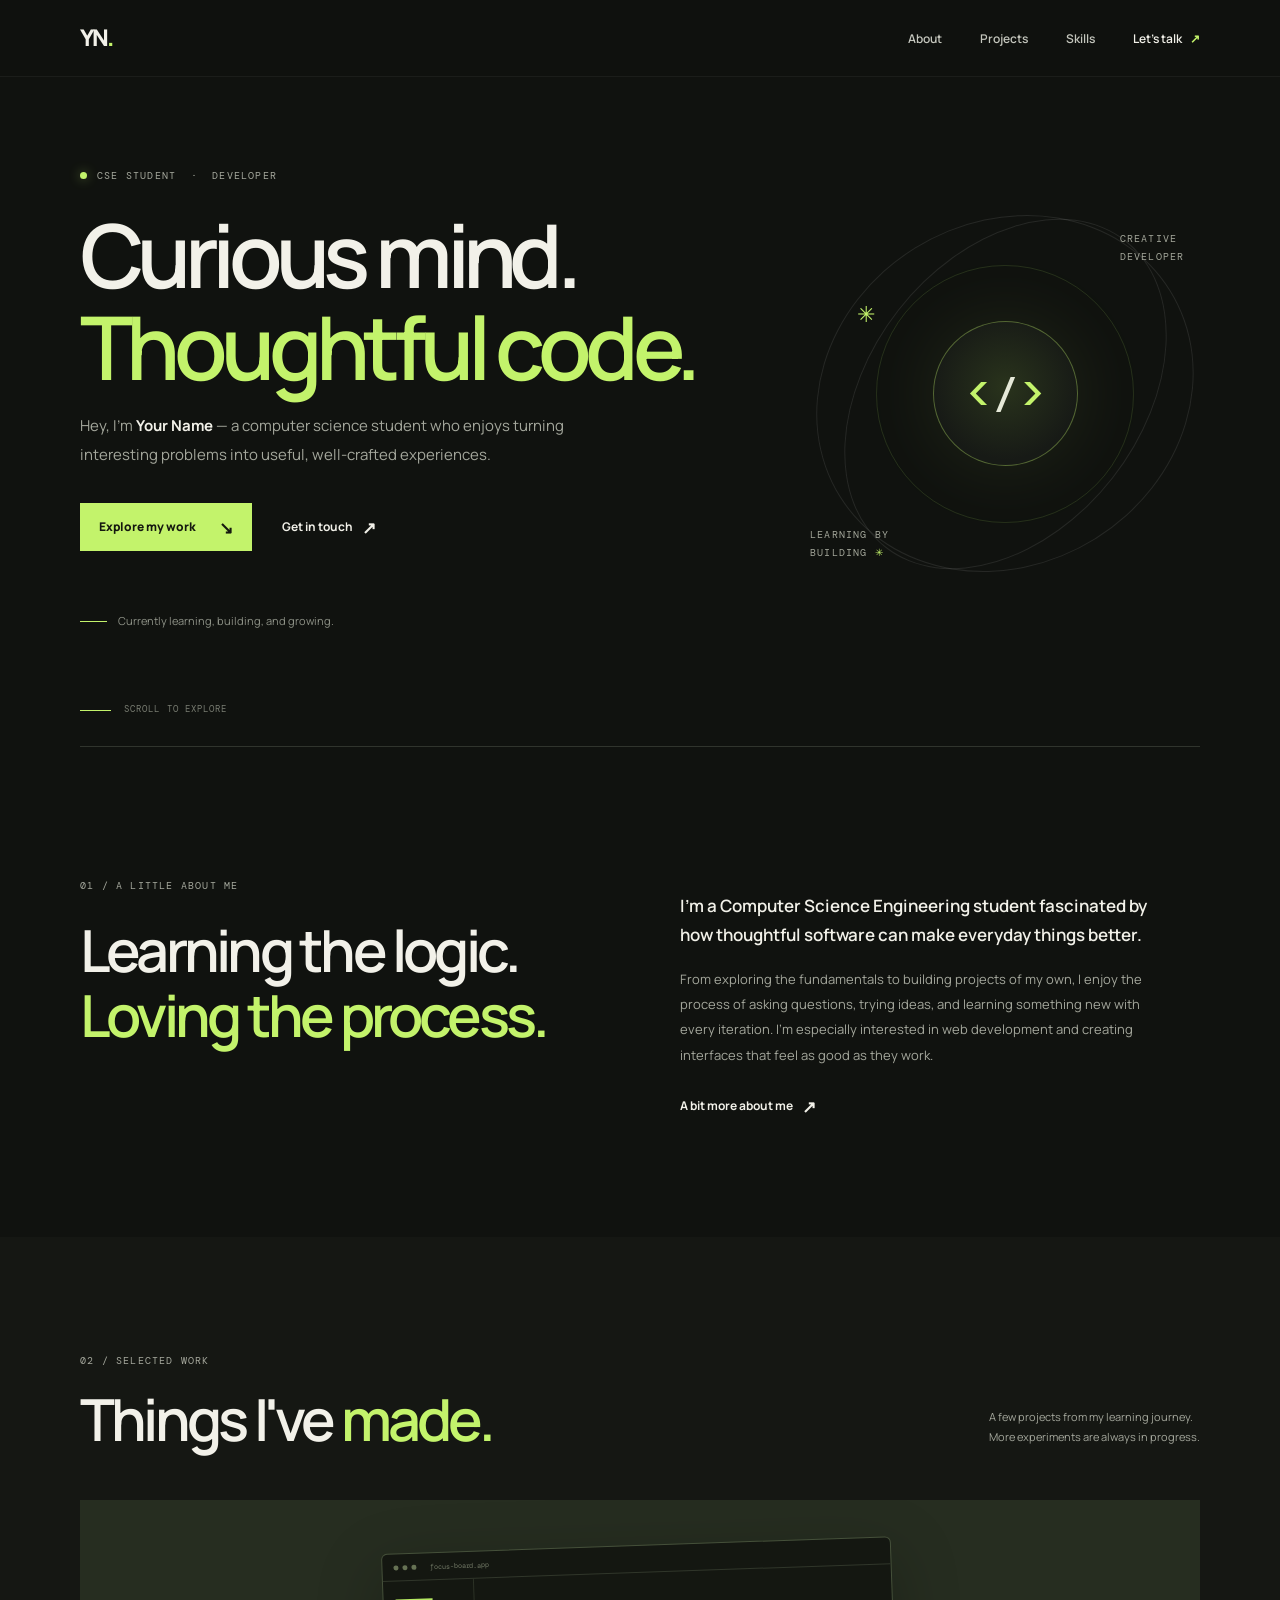
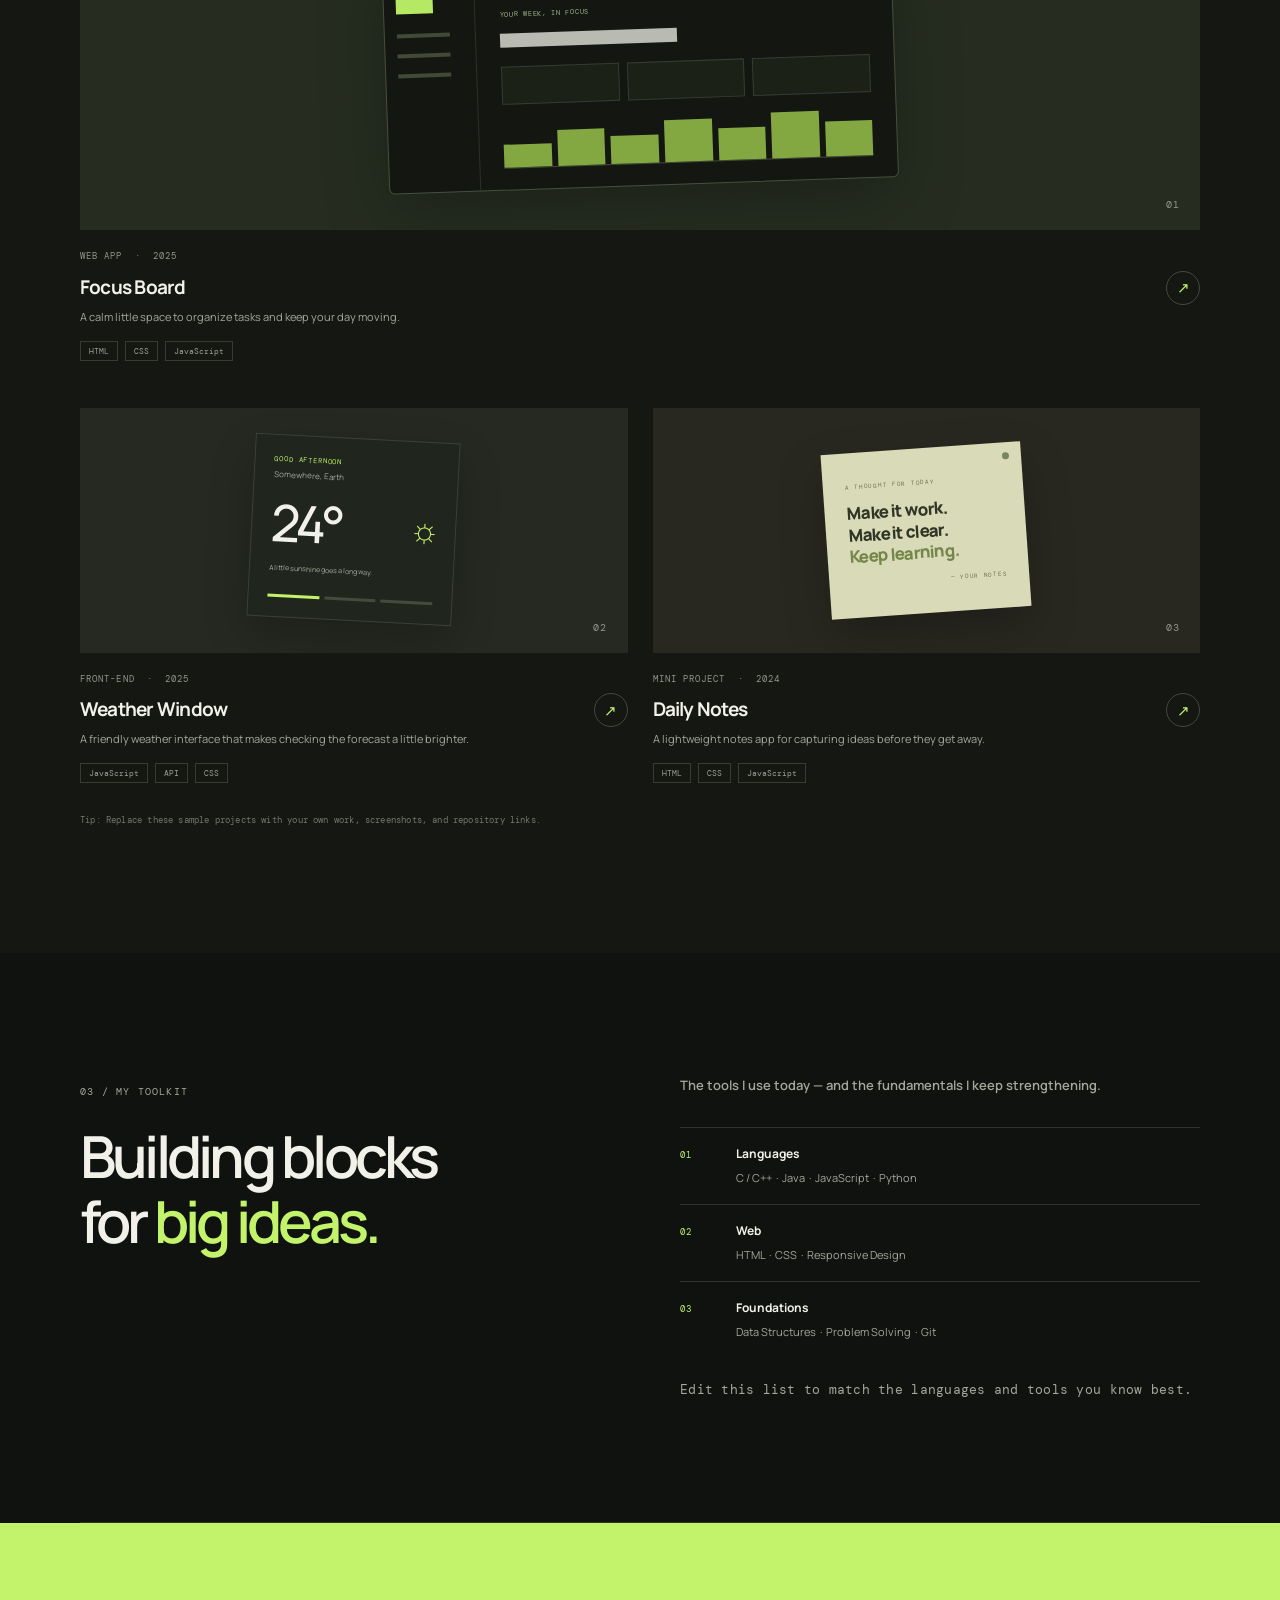
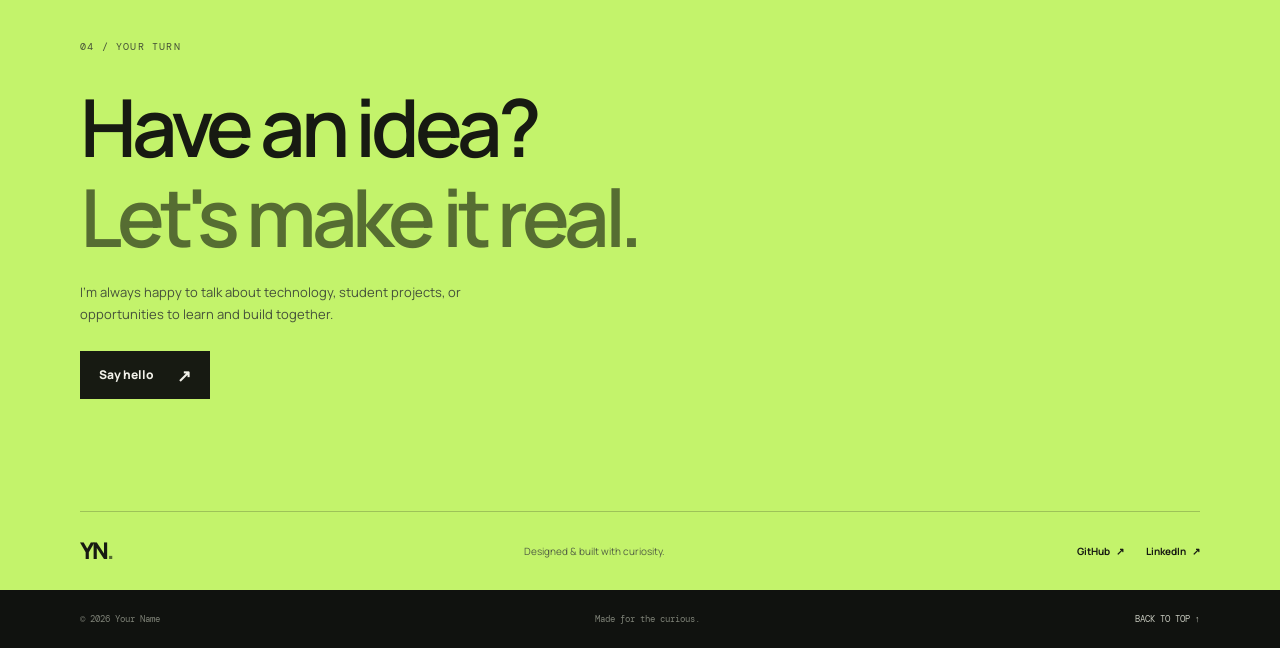
==== sample.html @ ef6632d7 "My first version of portfolio" ====
<!DOCTYPE html>
<html lang="en">
<head>
  <meta charset="UTF-8">
  <meta name="viewport" content="width=device-width, initial-scale=1">
  <meta name="theme-color" content="#10120f">
  <meta name="description" content="The portfolio of a computer science student and developer.">
  <title>Your Name | Developer &amp; CSE Student</title>
  <link rel="preconnect" href="https://fonts.googleapis.com">
  <link rel="preconnect" href="https://fonts.gstatic.com" crossorigin>
  <link href="https://fonts.googleapis.com/css2?family=DM+Mono:wght@400;500&family=Manrope:wght@400;500;600;700;800&display=swap" rel="stylesheet">
  <link rel="stylesheet" href="sample.css">
  <script src="sample.js" defer></script>
</head>
<body>
  <a class="skip-link" href="#main">Skip to content</a>

  <header class="site-header">
    <nav class="nav wrap" aria-label="Main navigation">
      <a class="brand" href="#home" aria-label="Your Name, home">YN<span>.</span></a>
      <button class="menu-toggle" type="button" aria-expanded="false" aria-controls="nav-links" aria-label="Open navigation">
        <span></span><span></span>
      </button>
      <ul class="nav-links" id="nav-links">
        <li><a href="#about">About</a></li>
        <li><a href="#work">Projects</a></li>
        <li><a href="#skills">Skills</a></li>
        <li><a class="nav-contact" href="#contact">Let's talk <span aria-hidden="true">↗</span></a></li>
      </ul>
    </nav>
  </header>

  <main id="main">
    <section class="hero wrap" id="home" aria-labelledby="hero-title">
      <div class="hero-copy">
        <p class="eyebrow"><span class="status-dot"></span> CSE STUDENT &nbsp;·&nbsp; DEVELOPER</p>
        <h1 id="hero-title">Curious mind.<br><span>Thoughtful code.</span></h1>
        <p class="hero-description">Hey, I'm <strong>Your Name</strong> — a computer science student who enjoys turning interesting problems into useful, well-crafted experiences.</p>
        <div class="hero-actions">
          <a class="button button-primary" href="#work">Explore my work <span aria-hidden="true">↘</span></a>
          <a class="text-link" href="#contact">Get in touch <span aria-hidden="true">↗</span></a>
        </div>
        <div class="hero-note"><span class="note-line"></span><span>Currently learning, building, and growing.</span></div>
      </div>
      <div class="hero-art" aria-label="Decorative code-inspired graphic">
        <div class="orbit orbit-one"></div>
        <div class="orbit orbit-two"></div>
        <div class="art-core"><span>&lt;</span><span class="core-slash">/</span><span>&gt;</span></div>
        <span class="art-label art-label-top">CREATIVE<br>DEVELOPER</span>
        <span class="art-label art-label-bottom">LEARNING BY<br>BUILDING <span aria-hidden="true">✳</span></span>
        <span class="art-star" aria-hidden="true">✳</span>
      </div>
      <a class="scroll-cue" href="#about"><span class="scroll-line"></span> SCROLL TO EXPLORE</a>
    </section>

    <section class="section wrap about-section" id="about" aria-labelledby="about-title">
      <div class="section-heading">
        <p class="eyebrow">01 / A LITTLE ABOUT ME</p>
        <h2 id="about-title">Learning the logic.<br><span>Loving the process.</span></h2>
      </div>
      <div class="about-content">
        <p class="about-lead">I'm a Computer Science Engineering student fascinated by how thoughtful software can make everyday things better.</p>
        <p>From exploring the fundamentals to building projects of my own, I enjoy the process of asking questions, trying ideas, and learning something new with every iteration. I'm especially interested in web development and creating interfaces that feel as good as they work.</p>
        <a class="text-link" href="#contact">A bit more about me <span aria-hidden="true">↗</span></a>
      </div>
    </section>

    <section class="section work-section" id="work" aria-labelledby="work-title">
      <div class="wrap">
        <div class="section-topline">
          <div>
            <p class="eyebrow">02 / SELECTED WORK</p>
            <h2 id="work-title">Things I've <span>made.</span></h2>
          </div>
          <p class="section-aside">A few projects from my learning journey.<br>More experiments are always in progress.</p>
        </div>
        <div class="project-grid">
          <article class="project-card project-card-featured">
            <div class="project-visual visual-dashboard" aria-hidden="true">
              <div class="mock-window">
                <div class="mock-bar"><i></i><i></i><i></i><span>focus-board.app</span></div>
                <div class="mock-content">
                  <div class="mock-sidebar"><b></b><b></b><b></b><b></b></div>
                  <div class="mock-main"><span class="mock-caption">YOUR WEEK, IN FOCUS</span><div class="mock-title"></div><div class="mock-row"><i></i><i></i><i></i></div><div class="mock-chart"><i></i><i></i><i></i><i></i><i></i><i></i><i></i></div></div>
                </div>
              </div>
              <span class="visual-index">01</span>
            </div>
            <div class="project-info">
              <div><p class="project-type">WEB APP &nbsp;·&nbsp; 2025</p><h3>Focus Board</h3><p>A calm little space to organize tasks and keep your day moving.</p></div>
              <a class="project-link" href="#contact" aria-label="Ask me about Focus Board">↗</a>
            </div>
            <ul class="tag-list" aria-label="Technologies"><li>HTML</li><li>CSS</li><li>JavaScript</li></ul>
          </article>

          <article class="project-card">
            <div class="project-visual visual-weather" aria-hidden="true">
              <div class="weather-card"><span class="weather-place">GOOD AFTERNOON</span><span class="weather-city">Somewhere, Earth</span><div class="weather-reading"><span>24°</span><span class="sun-icon">☼</span></div><span class="weather-detail">A little sunshine goes a long way.</span><div class="weather-footer"><i></i><i></i><i></i></div></div>
              <span class="visual-index">02</span>
            </div>
            <div class="project-info">
              <div><p class="project-type">FRONT-END &nbsp;·&nbsp; 2025</p><h3>Weather Window</h3><p>A friendly weather interface that makes checking the forecast a little brighter.</p></div>
              <a class="project-link" href="#contact" aria-label="Ask me about Weather Window">↗</a>
            </div>
            <ul class="tag-list" aria-label="Technologies"><li>JavaScript</li><li>API</li><li>CSS</li></ul>
          </article>

          <article class="project-card">
            <div class="project-visual visual-notes" aria-hidden="true">
              <div class="notes-paper"><span class="notes-pin"></span><span class="notes-label">A THOUGHT FOR TODAY</span><span class="notes-quote">Make it work.<br>Make it clear.<br><em>Keep learning.</em></span><span class="notes-sign">— YOUR NOTES</span></div>
              <span class="visual-index">03</span>
            </div>
            <div class="project-info">
              <div><p class="project-type">MINI PROJECT &nbsp;·&nbsp; 2024</p><h3>Daily Notes</h3><p>A lightweight notes app for capturing ideas before they get away.</p></div>
              <a class="project-link" href="#contact" aria-label="Ask me about Daily Notes">↗</a>
            </div>
            <ul class="tag-list" aria-label="Technologies"><li>HTML</li><li>CSS</li><li>JavaScript</li></ul>
          </article>
        </div>
        <p class="edit-hint">Tip: Replace these sample projects with your own work, screenshots, and repository links.</p>
      </div>
    </section>

    <section class="section wrap skills-section" id="skills" aria-labelledby="skills-title">
      <div class="section-heading">
        <p class="eyebrow">03 / MY TOOLKIT</p>
        <h2 id="skills-title">Building blocks<br>for <span>big ideas.</span></h2>
      </div>
      <div class="skills-content">
        <p class="about-lead">The tools I use today — and the fundamentals I keep strengthening.</p>
        <div class="skill-groups">
          <div class="skill-group"><span class="skill-number">01</span><div><h3>Languages</h3><p>C / C++ &nbsp;·&nbsp; Java &nbsp;·&nbsp; JavaScript &nbsp;·&nbsp; Python</p></div></div>
          <div class="skill-group"><span class="skill-number">02</span><div><h3>Web</h3><p>HTML &nbsp;·&nbsp; CSS &nbsp;·&nbsp; Responsive Design</p></div></div>
          <div class="skill-group"><span class="skill-number">03</span><div><h3>Foundations</h3><p>Data Structures &nbsp;·&nbsp; Problem Solving &nbsp;·&nbsp; Git</p></div></div>
        </div>
        <p class="edit-hint">Edit this list to match the languages and tools you know best.</p>
      </div>
    </section>

    <section class="contact-section" id="contact" aria-labelledby="contact-title">
      <div class="wrap contact-inner">
        <p class="eyebrow">04 / YOUR TURN</p>
        <h2 id="contact-title">Have an idea?<br><span>Let's make it real.</span></h2>
        <p class="contact-copy">I'm always happy to talk about technology, student projects, or opportunities to learn and build together.</p>
        <a class="button button-light" href="mailto:your.email@example.com">Say hello <span aria-hidden="true">↗</span></a>
        <div class="contact-bottom">
          <a class="brand brand-footer" href="#home">YN<span>.</span></a>
          <p>Designed &amp; built with curiosity.</p>
          <div class="social-links">
            <a href="https://github.com/" target="_blank" rel="noreferrer">GitHub <span aria-hidden="true">↗</span></a>
            <a href="https://www.linkedin.com/" target="_blank" rel="noreferrer">LinkedIn <span aria-hidden="true">↗</span></a>
          </div>
        </div>
      </div>
    </section>
  </main>

  <footer class="site-footer wrap">
    <span>© <span id="current-year"></span> Your Name</span>
    <span>Made for the curious.</span>
    <a href="#home">BACK TO TOP ↑</a>
  </footer>
</body>
</html>
---- sample.css ----
:root {
  color-scheme: dark;
  --bg: #10120f;
  --surface: #171a16;
  --surface-soft: #1e211c;
  --text: #f2f1e9;
  --muted: #a4a79c;
  --line: #30342d;
  --accent: #c3f36b;
  --accent-dark: #a6d64e;
  --font-body: "Manrope", sans-serif;
  --font-mono: "DM Mono", monospace;
}

* { box-sizing: border-box; }
html { scroll-behavior: smooth; scroll-padding-top: 90px; }
body {
  margin: 0;
  background: var(--bg);
  color: var(--text);
  font-family: var(--font-body);
  font-size: 15px;
  line-height: 1.7;
  -webkit-font-smoothing: antialiased;
}
body, button, a { -webkit-tap-highlight-color: transparent; }
a { color: inherit; text-decoration: none; }
button { font: inherit; }
::selection { background: var(--accent); color: var(--bg); }
.wrap { width: min(1120px, calc(100% - 64px)); margin-inline: auto; }
.skip-link {
  position: absolute; z-index: 20; top: 10px; left: 10px; padding: 10px 14px;
  background: var(--accent); color: var(--bg); transform: translateY(-150%);
}
.skip-link:focus { transform: translateY(0); }

.site-header { position: sticky; z-index: 10; top: 0; border-bottom: 1px solid rgb(255 255 255 / 5%); background: rgb(16 18 15 / 90%); backdrop-filter: blur(16px); }
.nav { height: 76px; display: flex; align-items: center; justify-content: space-between; }
.brand { font-size: 23px; font-weight: 800; letter-spacing: -2px; }
.brand span { color: var(--accent); }
.nav-links { display: flex; align-items: center; gap: 38px; margin: 0; padding: 0; list-style: none; }
.nav-links a { color: #c4c6bd; font-size: 12px; font-weight: 600; transition: color .2s ease; }
.nav-links a:hover, .nav-links a.is-active { color: var(--accent); }
.nav-links .nav-contact { color: var(--text); }
.nav-contact span { padding-left: 6px; color: var(--accent); }
.menu-toggle { display: none; }

.hero { min-height: 650px; position: relative; display: grid; grid-template-columns: 1.1fr .9fr; align-items: center; padding-block: 80px 115px; }
.hero-copy { position: relative; z-index: 1; }
.eyebrow, .project-type, .skill-number, .scroll-cue, .edit-hint, .art-label, .visual-index, .notes-label, .notes-sign {
  font-family: var(--font-mono); font-size: 10px; letter-spacing: .12em;
}
.eyebrow { display: flex; align-items: center; gap: 10px; color: var(--muted); }
.status-dot { width: 7px; height: 7px; display: inline-block; border-radius: 50%; background: var(--accent); box-shadow: 0 0 12px rgb(195 243 107 / 45%); }
.hero h1 { margin: 25px 0 20px; font-size: clamp(52px, 7vw, 88px); font-weight: 600; letter-spacing: -.075em; line-height: 1.04; }
.hero h1 span, .section-heading h2 span, .section-topline h2 span { color: var(--accent); }
.hero-description { max-width: 495px; margin: 0; color: var(--muted); font-size: 15px; line-height: 1.9; }
.hero-description strong { color: var(--text); font-weight: 700; }
.hero-actions { display: flex; align-items: center; gap: 30px; margin-top: 34px; }
.button { display: inline-flex; align-items: center; justify-content: center; gap: 23px; min-height: 48px; padding: 0 19px; font-size: 12px; font-weight: 800; transition: transform .2s ease, background .2s ease; }
.button:hover { transform: translateY(-3px); }
.button-primary { background: var(--accent); color: #15180f; }
.button-primary:hover { background: #d3ff83; }
.button span, .text-link span { font-size: 17px; line-height: 1; }
.text-link { display: inline-flex; align-items: center; gap: 9px; color: var(--text); font-size: 12px; font-weight: 700; }
.text-link:hover { color: var(--accent); }
.hero-note { display: flex; align-items: center; gap: 11px; margin-top: 61px; color: #8e9287; font-size: 11px; }
.note-line { width: 27px; height: 1px; background: var(--accent); }
.hero-art { width: min(390px, 100%); aspect-ratio: 1; position: relative; justify-self: end; display: grid; place-items: center; overflow: clip; }
.hero-art::before { position: absolute; inset: 17%; border: 1px solid rgb(195 243 107 / 13%); border-radius: 50%; content: ""; }
.orbit { position: absolute; border: 1px solid rgb(255 255 255 / 9%); border-radius: 50%; transform: rotate(-32deg); }
.orbit-one { inset: 6% 0; }
.orbit-two { inset: 0 15%; transform: rotate(38deg); }
.art-core { width: 145px; height: 145px; display: flex; align-items: center; justify-content: center; border: 1px solid rgb(195 243 107 / 35%); border-radius: 50%; background: radial-gradient(circle at 50% 45%, #29331c, #171a16 69%); box-shadow: 0 0 80px rgb(195 243 107 / 9%); font-family: var(--font-mono); font-size: 42px; font-weight: 500; }
.art-core span:first-child, .art-core span:last-child { color: var(--accent); }
.core-slash { margin-inline: 2px; color: #e5e9d8; }
.art-label { position: absolute; color: #a3a69a; line-height: 1.8; }
.art-label-top { top: 8%; right: 4%; }
.art-label-bottom { bottom: 7%; left: 0; }
.art-label-bottom span, .art-star { color: var(--accent); }
.art-star { position: absolute; top: 25%; left: 12%; font-size: 22px; }
.scroll-cue { position: absolute; bottom: 28px; left: 0; display: flex; align-items: center; gap: 13px; color: #797d72; font-size: 9px; }
.scroll-line { width: 31px; height: 1px; background: var(--accent); }

.section { padding-block: 120px; }
.about-section, .skills-section { display: grid; grid-template-columns: 1fr 1fr; gap: 80px; border-top: 1px solid var(--line); }
.section-heading h2, .section-topline h2, .contact-inner h2 { margin: 24px 0 0; font-size: clamp(38px, 5vw, 58px); font-weight: 600; letter-spacing: -.065em; line-height: 1.12; }
.about-content { align-self: center; max-width: 490px; padding-top: 8px; }
.about-content p, .skills-content > p { color: var(--muted); font-size: 13px; line-height: 1.95; }
.about-content .about-lead, .about-lead { color: var(--text); font-size: 17px; font-weight: 600; line-height: 1.7; }
.about-content .text-link { margin-top: 15px; }
.work-section { padding-block: 115px 125px; background: #151713; }
.section-topline { display: flex; justify-content: space-between; align-items: end; margin-bottom: 48px; }
.section-topline .eyebrow { margin: 0; }
.section-topline h2 { margin-top: 18px; }
.section-aside { margin: 0 0 4px; color: var(--muted); font-size: 11px; line-height: 1.9; }
.project-grid { display: grid; grid-template-columns: 1fr 1fr; gap: 47px 25px; }
.project-card-featured { grid-column: 1 / -1; }
.project-visual { height: 245px; position: relative; display: grid; place-items: center; overflow: hidden; }
.project-card-featured .project-visual { height: 330px; }
.visual-dashboard { background: #262d20; }
.visual-weather { background: #252921; }
.visual-notes { background: #292820; }
.visual-index { position: absolute; right: 20px; bottom: 17px; color: rgb(242 241 233 / 55%); }
.mock-window { width: min(510px, 76%); overflow: hidden; border: 1px solid #45503a; border-radius: 6px; background: #141711; box-shadow: 0 20px 65px rgb(0 0 0 / 25%); transform: rotate(-2deg); }
.mock-bar { height: 27px; display: flex; align-items: center; gap: 4px; padding: 0 11px; border-bottom: 1px solid #30362a; color: #727966; }
.mock-bar i { width: 5px; height: 5px; border-radius: 50%; background: #667254; }
.mock-bar span { margin-left: 9px; font: 7px var(--font-mono); }
.mock-content { min-height: 210px; display: flex; }
.mock-sidebar { width: 18%; display: flex; flex-direction: column; gap: 16px; padding: 18px 12px; border-right: 1px solid #2c3226; }
.mock-sidebar b { width: 80%; height: 4px; background: #424a37; }
.mock-sidebar b:first-child { width: 56%; height: 15px; margin-bottom: 4px; background: #b6e963; }
.mock-main { flex: 1; padding: 21px 24px; }
.mock-caption { color: #a4b18e; font: 7px var(--font-mono); letter-spacing: .1em; }
.mock-title { width: 48%; height: 14px; margin-top: 9px; background: #e8eadf; opacity: .78; }
.mock-row { display: flex; gap: 8px; margin-top: 19px; }
.mock-row i { width: 32%; height: 38px; border: 1px solid #353b2e; background: #1c2118; }
.mock-chart { height: 47px; display: flex; align-items: end; gap: 6px; margin-top: 17px; border-bottom: 1px solid #414a35; }
.mock-chart i { flex: 1; height: 50%; background: #a8d953; opacity: .75; }
.mock-chart i:nth-child(2) { height: 78%; }.mock-chart i:nth-child(3) { height: 60%; }.mock-chart i:nth-child(4) { height: 90%; }.mock-chart i:nth-child(5) { height: 68%; }.mock-chart i:nth-child(6) { height: 100%; }.mock-chart i:nth-child(7) { height: 76%; }
.weather-card { width: 205px; min-height: 183px; padding: 19px; border: 1px solid rgb(255 255 255 / 12%); background: #20251d; box-shadow: 0 18px 45px rgb(0 0 0 / 20%); transform: rotate(3deg); }
.weather-place { display: block; color: var(--accent); font: 7px var(--font-mono); letter-spacing: .12em; }
.weather-city { display: block; margin-top: 4px; color: #a9ada0; font-size: 8px; }
.weather-reading { display: flex; align-items: center; justify-content: space-between; margin-top: 10px; font-size: 51px; font-weight: 500; letter-spacing: -.08em; line-height: 1.2; }
.sun-icon { color: var(--accent); font-size: 34px; }
.weather-detail { color: #a9ada0; font-size: 7px; }
.weather-footer { display: flex; gap: 5px; margin-top: 17px; }
.weather-footer i { height: 3px; flex: 1; background: #454b3c; }.weather-footer i:first-child { background: var(--accent); }
.notes-paper { width: 200px; min-height: 165px; position: relative; display: flex; flex-direction: column; justify-content: center; padding: 19px 22px; background: #d9dbb8; color: #303525; box-shadow: 0 20px 45px rgb(0 0 0 / 25%); transform: rotate(-4deg); }
.notes-pin { position: absolute; top: 10px; right: 12px; width: 7px; height: 7px; border-radius: 50%; background: #79865d; }
.notes-label, .notes-sign { font-size: 6px; color: #687052; }
.notes-quote { margin-block: 11px; font-size: 17px; font-weight: 800; line-height: 1.28; letter-spacing: -.04em; }
.notes-quote em { color: #74864b; font-style: normal; }
.notes-sign { text-align: right; }
.project-info { display: flex; align-items: center; justify-content: space-between; gap: 15px; padding-top: 19px; }
.project-type { margin: 0 0 6px; color: #929688; font-size: 9px; }
.project-info h3 { margin: 0; font-size: 19px; font-weight: 700; letter-spacing: -.04em; }
.project-info p:last-child { max-width: 440px; margin: 5px 0 0; color: var(--muted); font-size: 11px; }
.project-link { width: 34px; height: 34px; flex: 0 0 auto; display: grid; place-items: center; border: 1px solid #44483e; border-radius: 50%; color: var(--accent); transition: color .2s, background .2s; }
.project-link:hover { background: var(--accent); color: var(--bg); }
.tag-list { display: flex; gap: 7px; margin: 14px 0 0; padding: 0; list-style: none; }
.tag-list li { padding: 4px 8px; border: 1px solid #373b32; color: #9da094; font: 8px var(--font-mono); }
.edit-hint { margin: 30px 0 0; color: #72766c; font-size: 9px; letter-spacing: .02em; }

.skills-section { border-top: 0; border-bottom: 1px solid var(--line); }
.skills-content { align-self: center; }
.skills-content > .about-lead { margin-top: 0; }
.skill-groups { margin-top: 28px; }
.skill-group { display: grid; grid-template-columns: 44px 1fr; gap: 12px; padding: 16px 0; border-top: 1px solid var(--line); }
.skill-number { padding-top: 4px; color: var(--accent); font-size: 9px; }
.skill-group h3 { margin: 0; font-size: 12px; }
.skill-group p { margin: 5px 0 0; color: var(--muted); font-size: 11px; }
.skills-content .edit-hint { margin-top: 19px; }

.contact-section { padding-top: 105px; background: var(--accent); color: #171a12; }
.contact-inner { position: relative; }
.contact-inner > .eyebrow { color: #465238; }
.contact-inner h2 { margin-top: 27px; font-size: clamp(49px, 7vw, 80px); }
.contact-inner h2 span { color: #566d32; }
.contact-copy { max-width: 440px; margin: 20px 0 26px; color: #45513a; font-size: 13px; }
.button-light { background: #171a12; color: #f2f1e9; }
.button-light:hover { background: #303728; }
.contact-bottom { display: flex; align-items: center; justify-content: space-between; gap: 20px; margin-top: 112px; padding-block: 19px; border-top: 1px solid rgb(23 26 18 / 22%); }
.brand-footer span { color: #536b30; }
.contact-bottom > p { margin: 0; color: #536044; font-size: 10px; }
.social-links { display: flex; gap: 22px; }
.social-links a { font-size: 10px; font-weight: 700; }
.social-links a:hover { color: #657c3d; }
.social-links span { margin-left: 4px; }
.site-footer { min-height: 58px; display: flex; align-items: center; justify-content: space-between; gap: 18px; color: #7d8176; font: 9px var(--font-mono); }
.site-footer a { color: #c5c8bd; }
.site-footer a:hover { color: var(--accent); }

.reveal { opacity: 0; transform: translateY(20px); transition: opacity .65s ease, transform .65s ease; }
.reveal.is-visible { opacity: 1; transform: translateY(0); }

@media (max-width: 760px) {
  .wrap { width: min(100% - 40px, 560px); }
  .nav { height: 68px; }
  .menu-toggle { width: 40px; height: 40px; display: flex; flex-direction: column; align-items: center; justify-content: center; gap: 6px; border: 1px solid var(--line); background: transparent; cursor: pointer; }
  .menu-toggle span { width: 16px; height: 1px; background: var(--text); transition: transform .2s ease; }
  .menu-toggle[aria-expanded="true"] span:first-child { transform: translateY(3.5px) rotate(45deg); }
  .menu-toggle[aria-expanded="true"] span:last-child { transform: translateY(-3.5px) rotate(-45deg); }
  .nav-links { position: absolute; top: 68px; right: 0; left: 0; display: none; flex-direction: column; align-items: stretch; gap: 0; padding: 10px 20px 18px; border-bottom: 1px solid var(--line); background: #141612; }
  .nav-links.is-open { display: flex; }
  .nav-links a { display: block; padding: 12px 0; }
  .nav-links li:last-child { border-top: 1px solid var(--line); }
  .hero { min-height: auto; grid-template-columns: 1fr; padding-block: 82px 85px; }
  .hero h1 { font-size: clamp(53px, 12vw, 75px); }
  .hero-art { width: min(300px, 80vw); justify-self: center; margin-top: 42px; }
  .art-core { width: 112px; height: 112px; font-size: 34px; }
  .scroll-cue { bottom: 24px; }
  .section { padding-block: 82px; }
  .about-section, .skills-section { grid-template-columns: 1fr; gap: 27px; }
  .about-content { padding-top: 0; }
  .section-heading h2, .section-topline h2 { font-size: 47px; }
  .work-section { padding-block: 83px; }
  .section-topline { align-items: start; flex-direction: column; gap: 17px; margin-bottom: 33px; }
  .project-grid { grid-template-columns: 1fr; gap: 36px; }
  .project-card-featured { grid-column: auto; }
  .project-visual, .project-card-featured .project-visual { height: 255px; }
  .mock-content { min-height: 170px; }
  .mock-main { padding: 17px; }
  .skills-section { gap: 20px; }
  .contact-section { padding-top: 78px; }
  .contact-inner h2 { font-size: clamp(48px, 11vw, 68px); }
  .contact-bottom { flex-wrap: wrap; margin-top: 75px; }
  .contact-bottom > p { order: 1; width: 100%; }
}

@media (max-width: 420px) {
  .wrap { width: calc(100% - 34px); }
  .hero-actions { gap: 19px; }
  .button { gap: 12px; padding-inline: 14px; }
  .hero-description { font-size: 13px; }
  .section-heading h2, .section-topline h2 { font-size: 41px; }
  .project-visual, .project-card-featured .project-visual { height: 220px; }
  .site-footer { flex-wrap: wrap; padding-block: 13px; }
  .site-footer span:nth-child(2) { display: none; }
}

@media (prefers-reduced-motion: reduce) {
  *, *::before, *::after { scroll-behavior: auto !important; animation-duration: .01ms !important; animation-iteration-count: 1 !important; transition-duration: .01ms !important; }
  .reveal { opacity: 1; transform: none; }
}
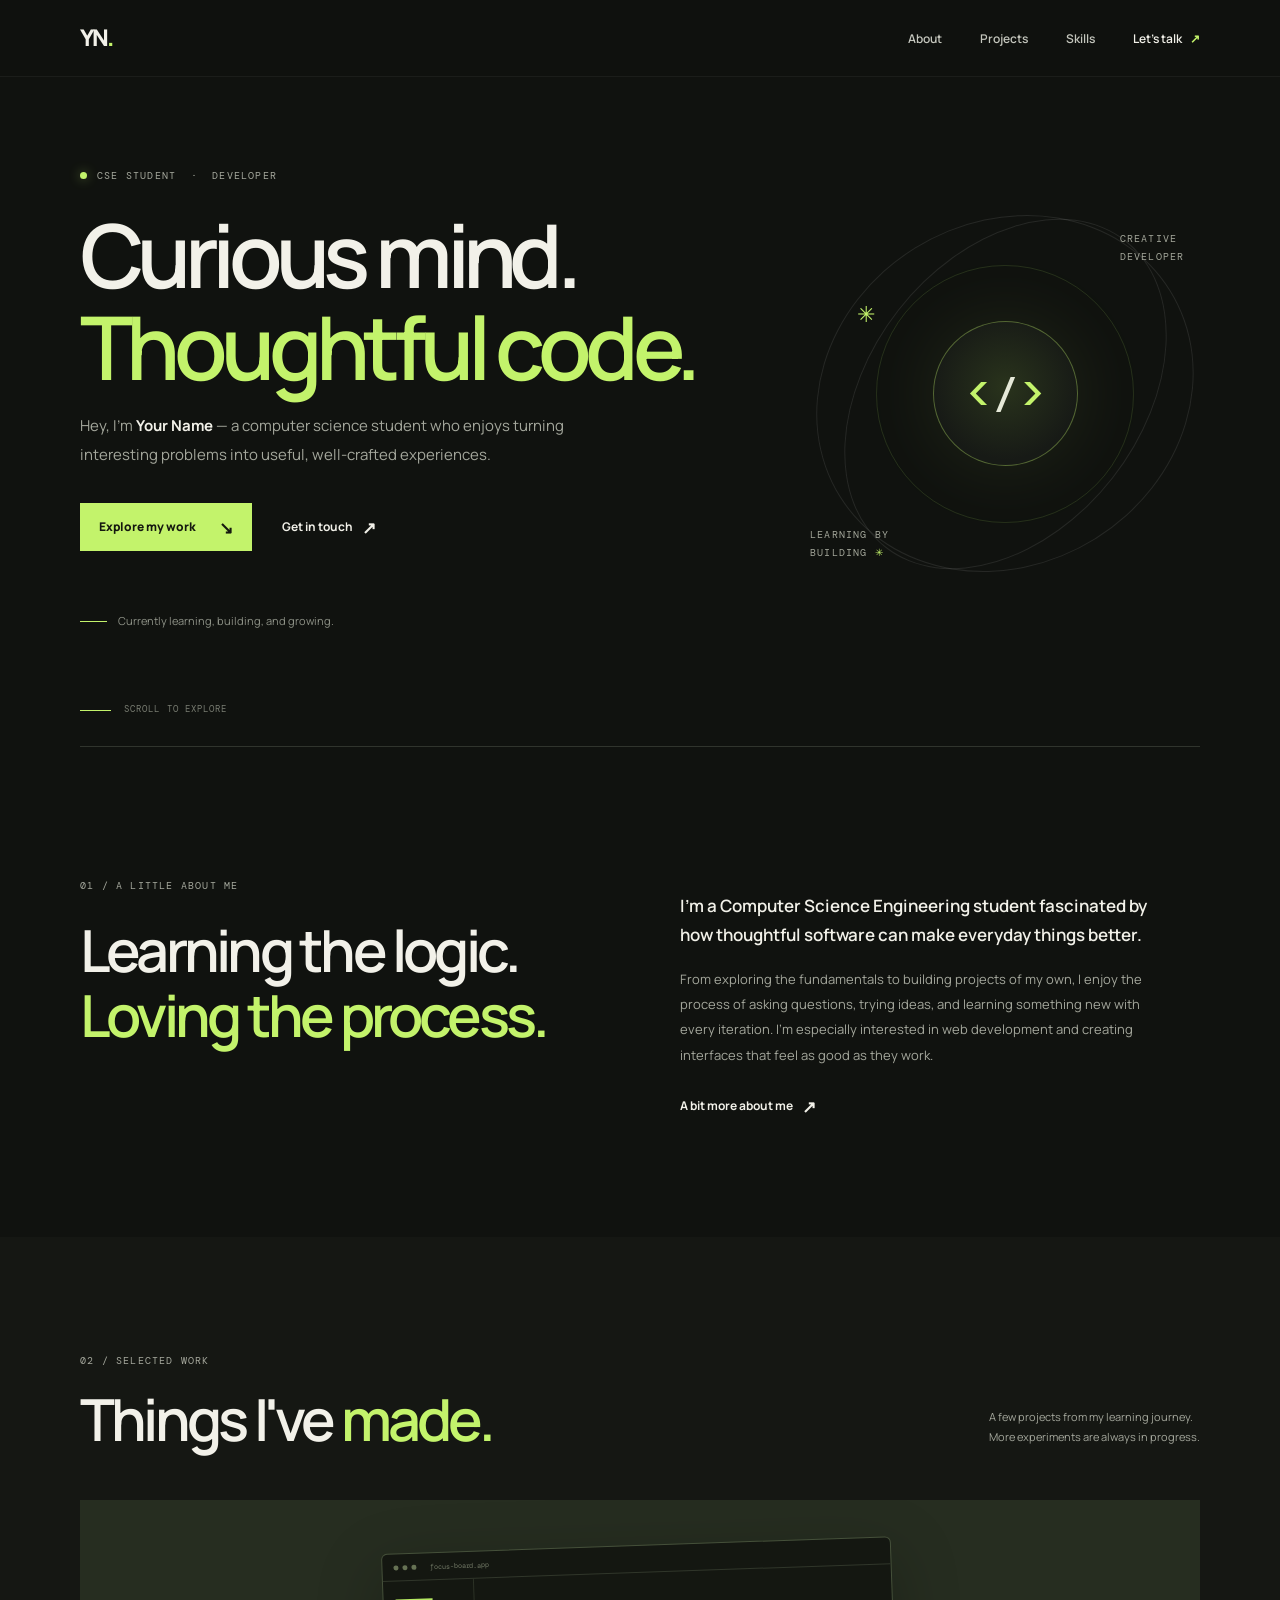
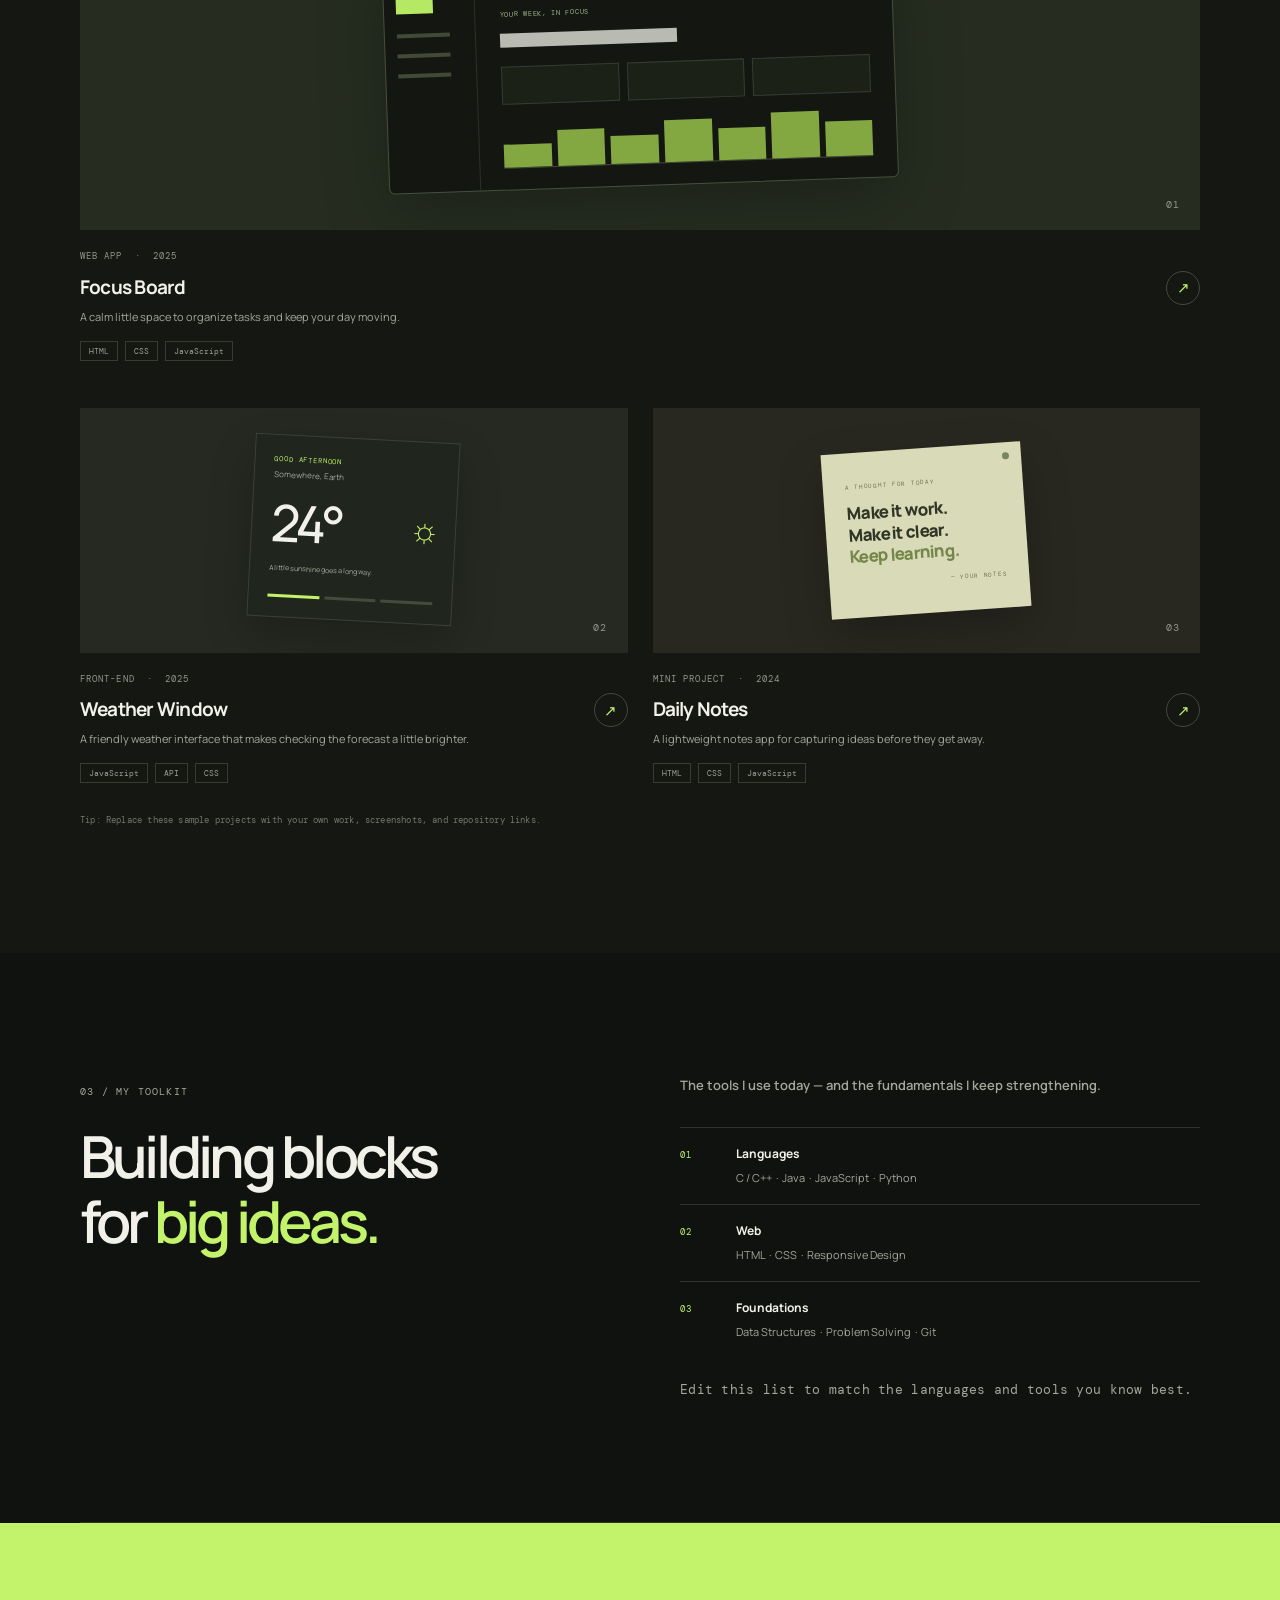
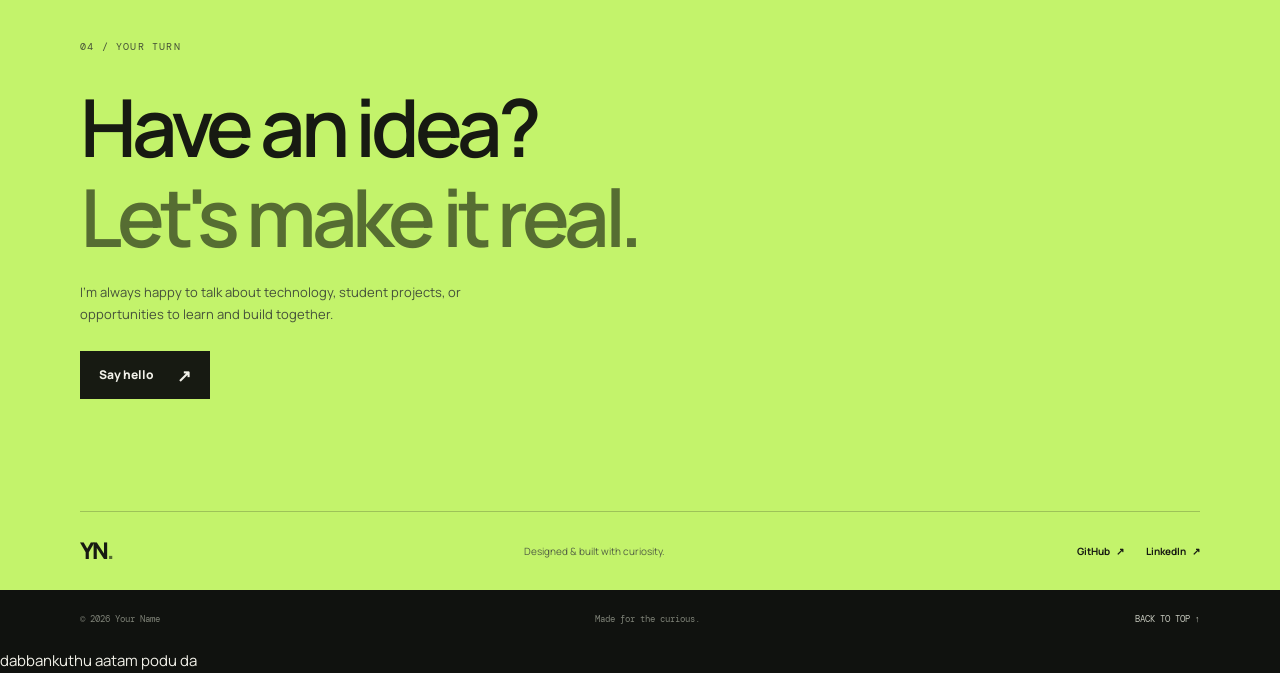
==== commit 2dfc8fd1: "typo" ====
--- a/sample.html
+++ b/sample.html
@@ -162,3 +162,4 @@
   </footer>
 </body>
 </html>
+dabbankuthu aatam podu da 
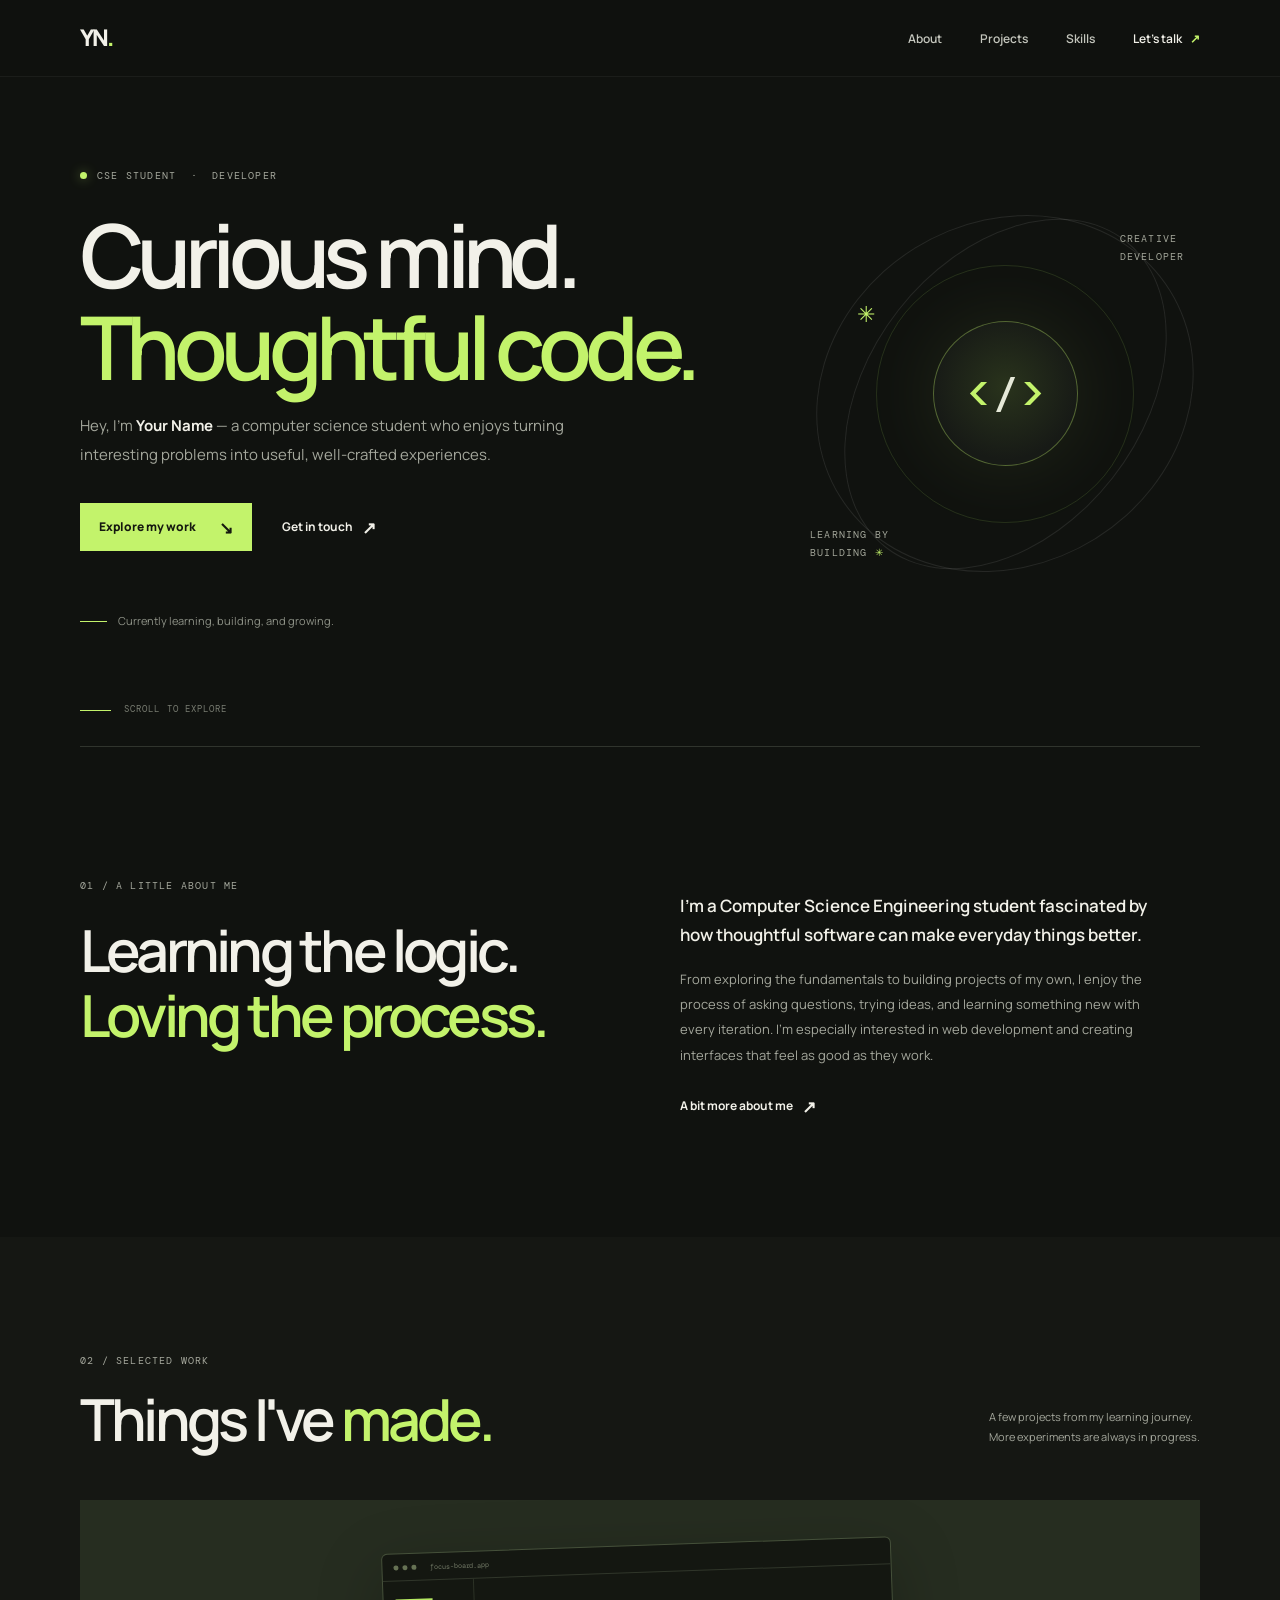
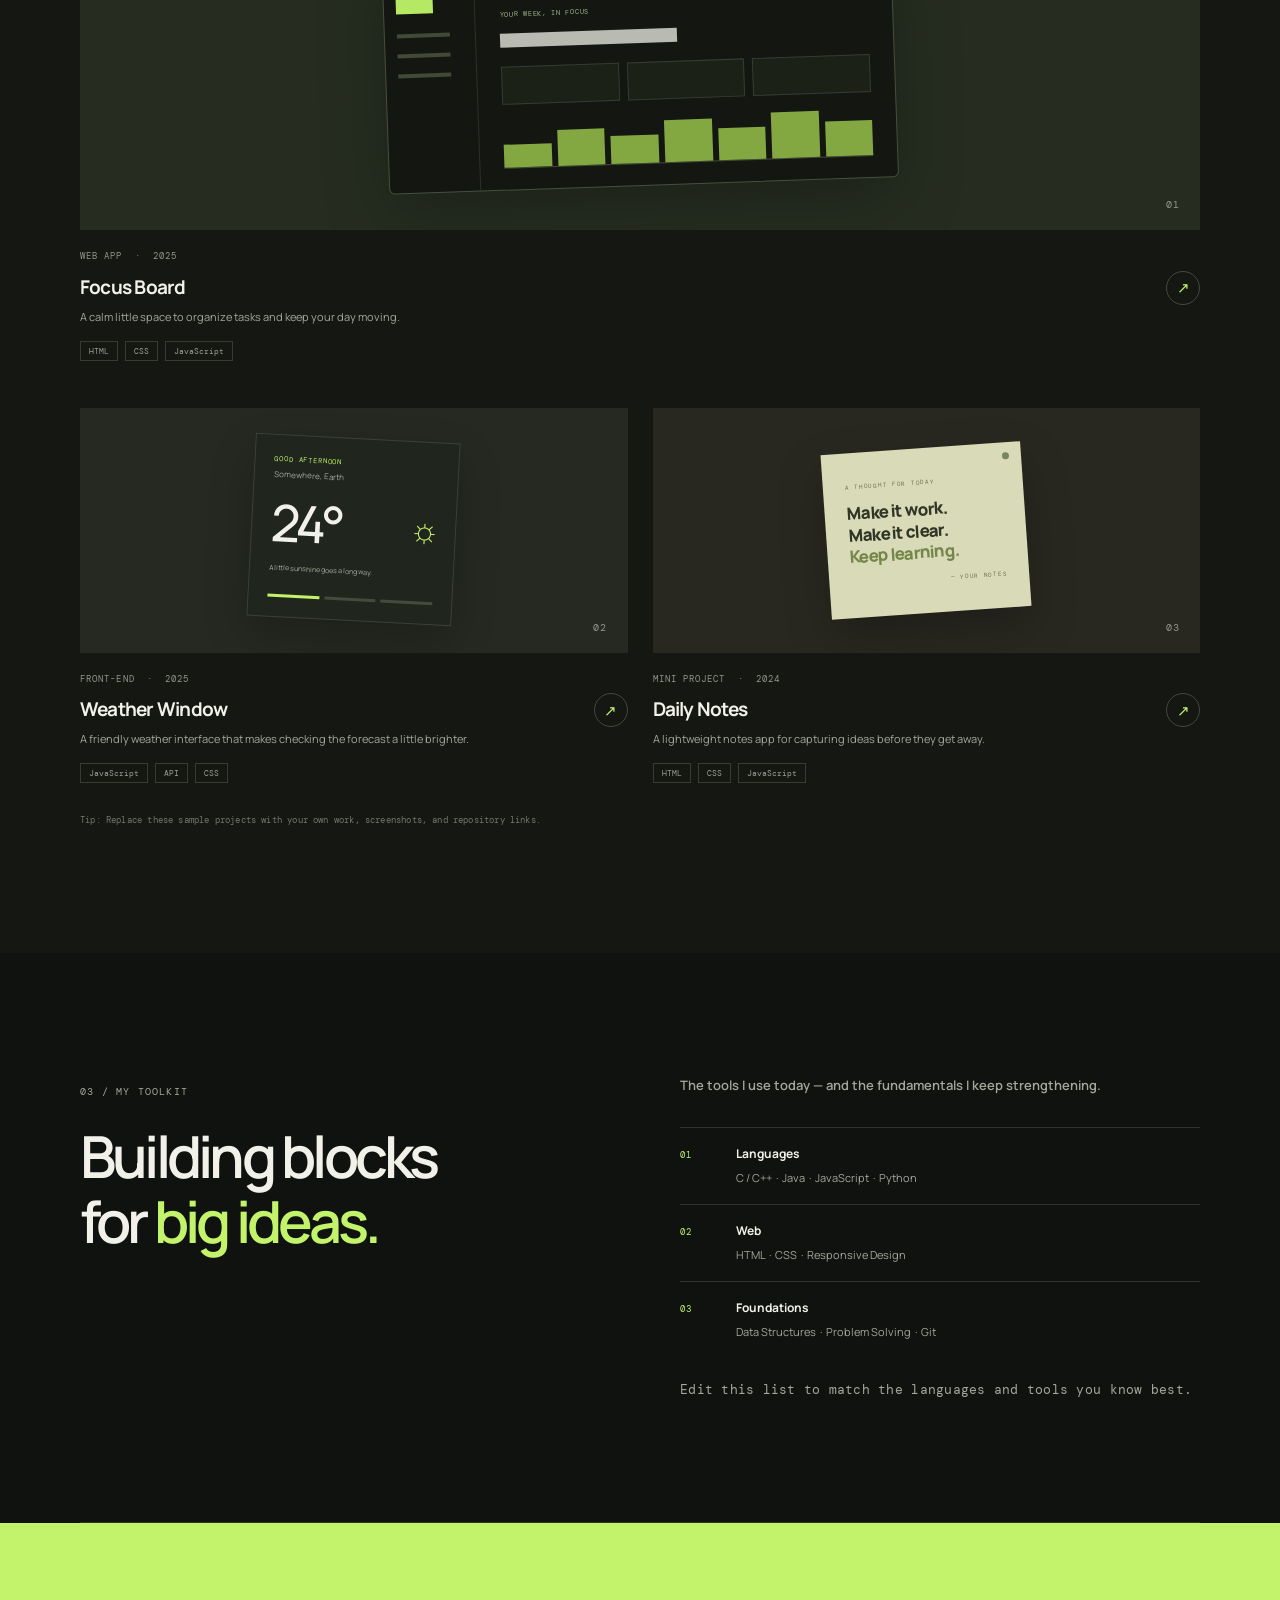
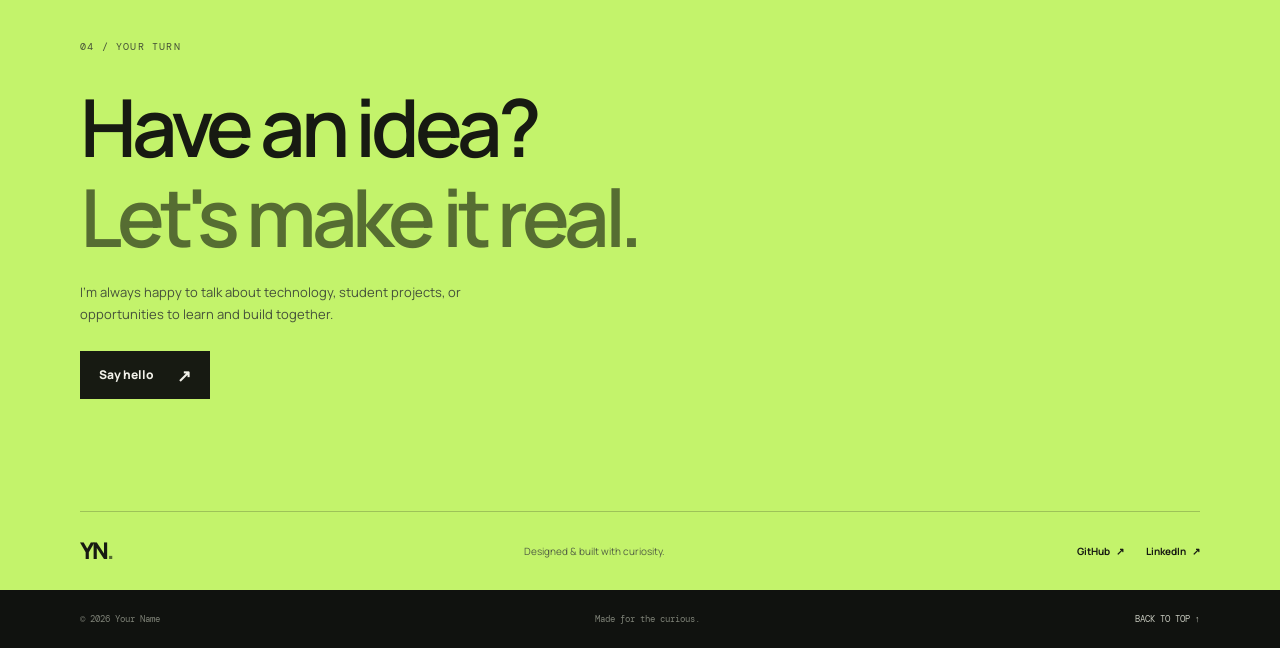
==== commit d52093a6: "changed corrections" ====
--- a/sample.html
+++ b/sample.html
@@ -161,5 +161,4 @@
     <a href="#home">BACK TO TOP ↑</a>
   </footer>
 </body>
-</html>
-dabbankuthu aatam podu da +</html>
